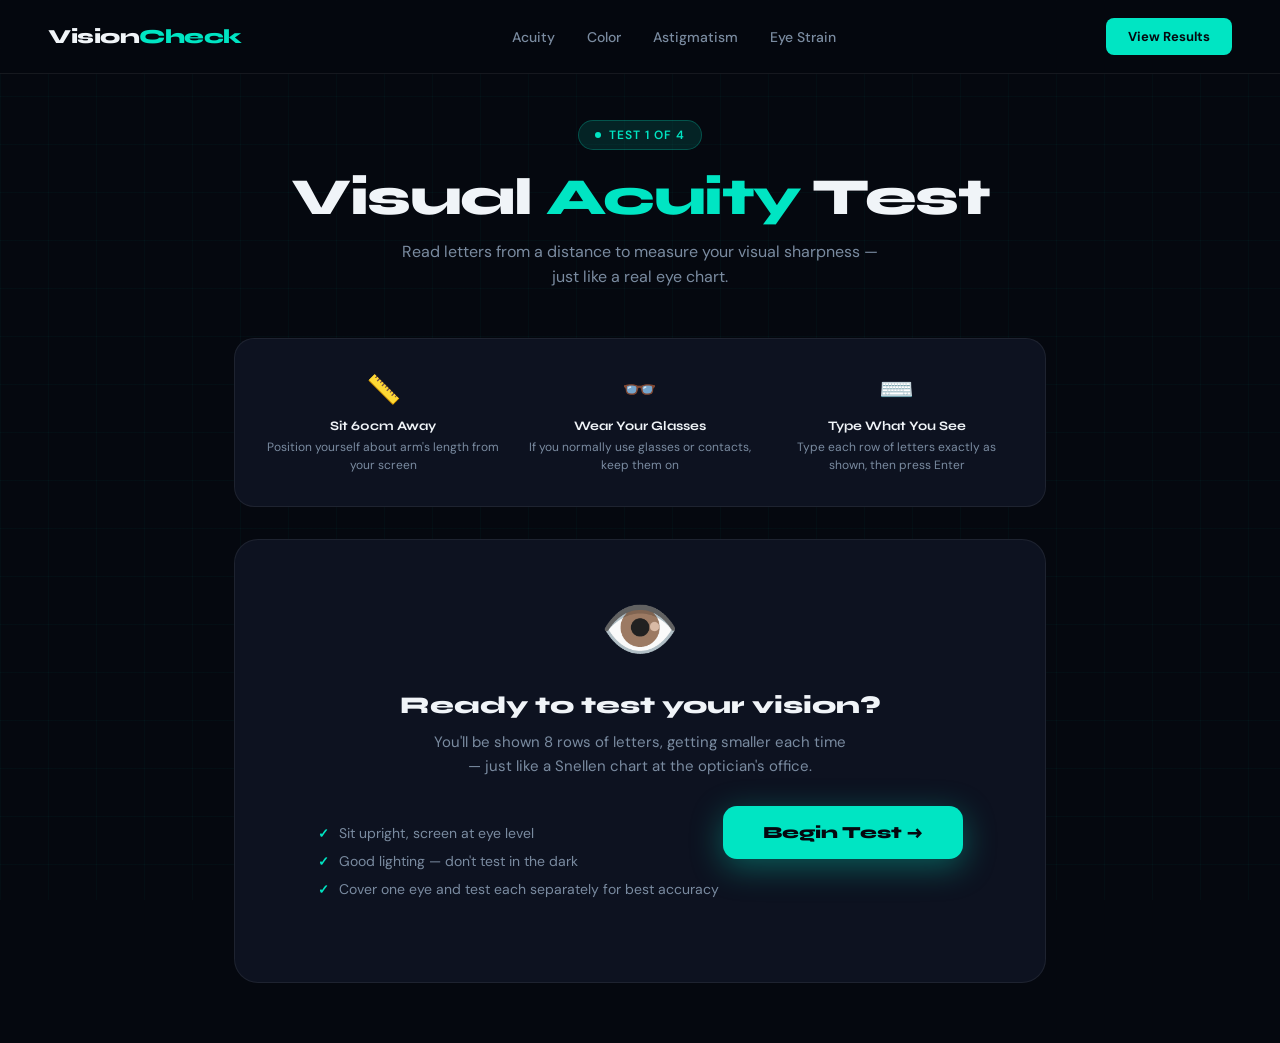
==== acuity.html @ d8905bb2 "create aquity.html" ====
<!DOCTYPE html>
<html lang="en">
<head>
  <meta charset="UTF-8" />
  <meta name="viewport" content="width=device-width, initial-scale=1.0"/>
  <title>VisionCheck — Visual Acuity Test</title>
  <link href="https://fonts.googleapis.com/css2?family=Syne:wght@400;600;700;800&family=DM+Sans:wght@300;400;500&display=swap" rel="stylesheet"/>
  <style>
    :root {
      --accent: #00e5c3;
      --accent-dim: rgba(0,229,195,0.12);
      --accent-glow: rgba(0,229,195,0.35);
      --bg: #05080f;
      --surface: #0d1220;
      --surface2: #131929;
      --text: #f0f4f8;
      --text-muted: #7a8ba0;
      --border: rgba(255,255,255,0.07);
      --red: #ff4d6d;
      --green: #00e5c3;
      --yellow: #ffd166;
    }

    *, *::before, *::after { box-sizing: border-box; margin: 0; padding: 0; }

    body {
      font-family: 'DM Sans', sans-serif;
      background: var(--bg);
      color: var(--text);
      min-height: 100vh;
      overflow-x: hidden;
    }

    /* Background grid */
    body::before {
      content: '';
      position: fixed;
      inset: 0;
      background-image:
        linear-gradient(rgba(0,229,195,0.03) 1px, transparent 1px),
        linear-gradient(90deg, rgba(0,229,195,0.03) 1px, transparent 1px);
      background-size: 48px 48px;
      pointer-events: none;
      z-index: 0;
    }

    /* NAV */
    nav {
      position: fixed;
      top: 0; left: 0; right: 0;
      z-index: 100;
      display: flex;
      align-items: center;
      justify-content: space-between;
      padding: 18px 48px;
      background: rgba(5,8,15,0.85);
      backdrop-filter: blur(20px);
      border-bottom: 1px solid var(--border);
    }

    .logo {
      font-family: 'Syne', sans-serif;
      font-weight: 800;
      font-size: 20px;
      color: var(--text);
      text-decoration: none;
      letter-spacing: -0.5px;
    }
    .logo span { color: var(--accent); }

    nav ul {
      display: flex;
      gap: 32px;
      list-style: none;
    }
    nav ul a {
      color: var(--text-muted);
      text-decoration: none;
      font-size: 14px;
      font-weight: 500;
      transition: color 0.2s;
    }
    nav ul a:hover { color: var(--text); }

    .nav-btn {
      background: var(--accent);
      color: #05080f;
      border: none;
      padding: 10px 22px;
      border-radius: 8px;
      font-family: 'DM Sans', sans-serif;
      font-weight: 700;
      font-size: 13px;
      cursor: pointer;
      text-decoration: none;
      transition: opacity 0.2s;
    }
    .nav-btn:hover { opacity: 0.85; }

    /* MAIN LAYOUT */
    main {
      position: relative;
      z-index: 1;
      max-width: 860px;
      margin: 0 auto;
      padding: 120px 24px 60px;
    }

    /* PAGE HEADER */
    .page-header {
      text-align: center;
      margin-bottom: 48px;
      animation: fadeUp 0.6s ease both;
    }

    .test-badge {
      display: inline-flex;
      align-items: center;
      gap: 8px;
      background: var(--accent-dim);
      border: 1px solid rgba(0,229,195,0.25);
      border-radius: 100px;
      padding: 6px 16px;
      font-size: 12px;
      font-weight: 600;
      color: var(--accent);
      letter-spacing: 0.08em;
      text-transform: uppercase;
      margin-bottom: 20px;
    }

    .test-badge .dot {
      width: 6px; height: 6px;
      background: var(--accent);
      border-radius: 50%;
      animation: pulse 1.6s ease infinite;
    }

    h1 {
      font-family: 'Syne', sans-serif;
      font-size: clamp(32px, 5vw, 52px);
      font-weight: 800;
      line-height: 1.05;
      letter-spacing: -1.5px;
      margin-bottom: 14px;
    }
    h1 span { color: var(--accent); }

    .subtitle {
      color: var(--text-muted);
      font-size: 16px;
      max-width: 500px;
      margin: 0 auto;
      line-height: 1.6;
    }

    /* INSTRUCTIONS CARD */
    .instructions-card {
      background: var(--surface);
      border: 1px solid var(--border);
      border-radius: 20px;
      padding: 32px;
      margin-bottom: 32px;
      display: grid;
      grid-template-columns: repeat(3, 1fr);
      gap: 24px;
      animation: fadeUp 0.6s 0.1s ease both;
    }

    .instr-item {
      text-align: center;
    }
    .instr-icon {
      font-size: 28px;
      margin-bottom: 10px;
      display: block;
    }
    .instr-title {
      font-family: 'Syne', sans-serif;
      font-weight: 700;
      font-size: 13px;
      margin-bottom: 4px;
    }
    .instr-desc {
      font-size: 12px;
      color: var(--text-muted);
      line-height: 1.5;
    }

    /* TEST CARD */
    .test-card {
      background: var(--surface);
      border: 1px solid var(--border);
      border-radius: 24px;
      overflow: hidden;
      animation: fadeUp 0.6s 0.2s ease both;
    }

    /* PROGRESS BAR */
    .progress-bar-wrap {
      background: var(--surface2);
      padding: 20px 32px;
      border-bottom: 1px solid var(--border);
      display: flex;
      align-items: center;
      gap: 16px;
    }
    .progress-label {
      font-size: 13px;
      color: var(--text-muted);
      white-space: nowrap;
      font-weight: 500;
    }
    .progress-track {
      flex: 1;
      height: 6px;
      background: rgba(255,255,255,0.06);
      border-radius: 100px;
      overflow: hidden;
    }
    .progress-fill {
      height: 100%;
      background: linear-gradient(90deg, var(--accent), #00bfa5);
      border-radius: 100px;
      transition: width 0.4s ease;
      width: 0%;
      box-shadow: 0 0 8px var(--accent-glow);
    }
    .progress-count {
      font-family: 'Syne', sans-serif;
      font-weight: 700;
      font-size: 14px;
      color: var(--accent);
      min-width: 40px;
      text-align: right;
    }

    /* CHART AREA */
    .chart-area {
      padding: 48px 32px 40px;
      display: flex;
      flex-direction: column;
      align-items: center;
      min-height: 260px;
      justify-content: center;
      position: relative;
    }

    .vision-level-tag {
      font-size: 11px;
      color: var(--text-muted);
      letter-spacing: 0.1em;
      text-transform: uppercase;
      font-weight: 600;
      margin-bottom: 24px;
    }

    #letters {
      font-family: 'Syne', sans-serif;
      font-weight: 700;
      color: var(--text);
      letter-spacing: 16px;
      text-align: center;
      transition: all 0.3s ease;
      line-height: 1;
      text-shadow: 0 0 40px rgba(240,244,248,0.1);
    }

    .letter-hint {
      margin-top: 24px;
      font-size: 13px;
      color: var(--text-muted);
    }

    /* INPUT AREA */
    .input-area {
      padding: 0 32px 40px;
      display: flex;
      flex-direction: column;
      align-items: center;
      gap: 16px;
    }

    .input-row {
      display: flex;
      gap: 12px;
      width: 100%;
      max-width: 420px;
    }

    #answerInput {
      flex: 1;
      background: var(--surface2);
      border: 1.5px solid var(--border);
      border-radius: 12px;
      padding: 14px 20px;
      color: var(--text);
      font-family: 'Syne', sans-serif;
      font-size: 18px;
      font-weight: 700;
      letter-spacing: 6px;
      text-transform: uppercase;
      text-align: center;
      outline: none;
      transition: border-color 0.2s, box-shadow 0.2s;
    }
    #answerInput:focus {
      border-color: var(--accent);
      box-shadow: 0 0 0 3px var(--accent-dim);
    }
    #answerInput::placeholder {
      color: rgba(255,255,255,0.15);
      font-size: 14px;
      letter-spacing: 2px;
    }

    .submit-btn {
      background: var(--accent);
      color: #05080f;
      border: none;
      border-radius: 12px;
      padding: 14px 24px;
      font-family: 'Syne', sans-serif;
      font-weight: 800;
      font-size: 15px;
      cursor: pointer;
      transition: opacity 0.2s, transform 0.1s;
      white-space: nowrap;
    }
    .submit-btn:hover { opacity: 0.85; }
    .submit-btn:active { transform: scale(0.97); }

    .skip-btn {
      background: none;
      border: 1px solid var(--border);
      color: var(--text-muted);
      padding: 10px 20px;
      border-radius: 8px;
      font-family: 'DM Sans', sans-serif;
      font-size: 13px;
      cursor: pointer;
      transition: border-color 0.2s, color 0.2s;
    }
    .skip-btn:hover { border-color: var(--text-muted); color: var(--text); }

    /* FEEDBACK FLASH */
    .feedback {
      height: 28px;
      display: flex;
      align-items: center;
      justify-content: center;
      font-size: 13px;
      font-weight: 600;
      opacity: 0;
      transition: opacity 0.2s;
      gap: 6px;
    }
    .feedback.show { opacity: 1; }
    .feedback.correct { color: var(--green); }
    .feedback.wrong { color: var(--red); }

    /* SCREENS */
    #startScreen, #testScreen, #resultScreen {
      display: none;
    }
    #startScreen.active, #testScreen.active, #resultScreen.active {
      display: block;
    }

    /* START SCREEN */
    #startScreen {
      padding: 48px 32px;
      text-align: center;
    }
    .start-icon {
      font-size: 64px;
      margin-bottom: 20px;
      display: block;
    }
    .start-title {
      font-family: 'Syne', sans-serif;
      font-size: 24px;
      font-weight: 800;
      margin-bottom: 10px;
    }
    .start-desc {
      color: var(--text-muted);
      font-size: 15px;
      line-height: 1.6;
      max-width: 420px;
      margin: 0 auto 28px;
    }
    .start-checklist {
      list-style: none;
      display: inline-flex;
      flex-direction: column;
      gap: 10px;
      text-align: left;
      margin-bottom: 36px;
    }
    .start-checklist li {
      font-size: 14px;
      color: var(--text-muted);
      display: flex;
      align-items: center;
      gap: 10px;
    }
    .start-checklist li::before {
      content: '✓';
      color: var(--accent);
      font-weight: 800;
      font-size: 13px;
    }
    .big-btn {
      background: var(--accent);
      color: #05080f;
      border: none;
      padding: 16px 40px;
      border-radius: 14px;
      font-family: 'Syne', sans-serif;
      font-weight: 800;
      font-size: 17px;
      cursor: pointer;
      transition: opacity 0.2s, transform 0.1s;
      box-shadow: 0 8px 32px var(--accent-glow);
    }
    .big-btn:hover { opacity: 0.9; transform: translateY(-1px); }

    /* RESULT SCREEN */
    #resultScreen {
      padding: 48px 32px;
      text-align: center;
    }
    .result-score-ring {
      width: 140px;
      height: 140px;
      border-radius: 50%;
      border: 4px solid var(--accent);
      display: flex;
      flex-direction: column;
      align-items: center;
      justify-content: center;
      margin: 0 auto 24px;
      box-shadow: 0 0 40px var(--accent-glow), inset 0 0 20px rgba(0,229,195,0.05);
      animation: scaleIn 0.5s cubic-bezier(0.34,1.56,0.64,1) both;
    }
    .result-rating {
      font-family: 'Syne', sans-serif;
      font-size: 28px;
      font-weight: 800;
      color: var(--accent);
    }
    .result-label {
      font-size: 11px;
      color: var(--text-muted);
      letter-spacing: 0.1em;
      text-transform: uppercase;
    }
    .result-title {
      font-family: 'Syne', sans-serif;
      font-size: 22px;
      font-weight: 800;
      margin-bottom: 8px;
    }
    .result-desc {
      color: var(--text-muted);
      font-size: 14px;
      line-height: 1.6;
      max-width: 380px;
      margin: 0 auto 20px;
    }
    .result-stats {
      display: grid;
      grid-template-columns: repeat(3, 1fr);
      gap: 16px;
      margin-bottom: 32px;
    }
    .stat-box {
      background: var(--surface2);
      border: 1px solid var(--border);
      border-radius: 14px;
      padding: 18px 12px;
    }
    .stat-val {
      font-family: 'Syne', sans-serif;
      font-size: 22px;
      font-weight: 800;
      color: var(--accent);
      margin-bottom: 4px;
    }
    .stat-name {
      font-size: 11px;
      color: var(--text-muted);
      text-transform: uppercase;
      letter-spacing: 0.07em;
    }
    .result-actions {
      display: flex;
      gap: 12px;
      justify-content: center;
      flex-wrap: wrap;
    }
    .outline-btn {
      background: none;
      border: 1px solid var(--border);
      color: var(--text);
      padding: 12px 24px;
      border-radius: 10px;
      font-family: 'DM Sans', sans-serif;
      font-size: 14px;
      font-weight: 500;
      cursor: pointer;
      text-decoration: none;
      display: inline-block;
      transition: border-color 0.2s;
    }
    .outline-btn:hover { border-color: var(--accent); color: var(--accent); }

    /* SEVERITY COLORS */
    .sev-perfect .result-score-ring,
    .sev-perfect .result-rating { border-color: #00e5c3; color: #00e5c3; }
    .sev-good .result-score-ring,
    .sev-good .result-rating { border-color: #90ee90; color: #90ee90; }
    .sev-moderate .result-score-ring,
    .sev-moderate .result-rating { border-color: var(--yellow); color: var(--yellow); }
    .sev-poor .result-score-ring,
    .sev-poor .result-rating { border-color: var(--red); color: var(--red); }

    /* ANIMATIONS */
    @keyframes fadeUp {
      from { opacity: 0; transform: translateY(24px); }
      to   { opacity: 1; transform: translateY(0); }
    }
    @keyframes pulse {
      0%, 100% { opacity: 1; transform: scale(1); }
      50%       { opacity: 0.4; transform: scale(0.7); }
    }
    @keyframes scaleIn {
      from { opacity: 0; transform: scale(0.6); }
      to   { opacity: 1; transform: scale(1); }
    }
    @keyframes letterPop {
      0%   { opacity: 0; transform: scale(0.8); }
      60%  { transform: scale(1.04); }
      100% { opacity: 1; transform: scale(1); }
    }
    .letter-pop { animation: letterPop 0.35s ease both; }

    /* RESPONSIVE */
    @media (max-width: 600px) {
      nav { padding: 16px 20px; }
      nav ul { display: none; }
      main { padding: 90px 16px 40px; }
      .instructions-card { grid-template-columns: 1fr; gap: 16px; }
      .input-row { flex-direction: column; }
      .result-stats { grid-template-columns: 1fr 1fr; }
      .progress-bar-wrap { padding: 16px 20px; }
      .chart-area, .input-area { padding-left: 20px; padding-right: 20px; }
      #startScreen, #resultScreen { padding: 32px 20px; }
    }
  </style>
</head>
<body>

  <!-- NAV -->
  <nav>
    <a href="index.html" class="logo">Vision<span>Check</span></a>
    <ul>
      <li><a href="acuity.html">Acuity</a></li>
      <li><a href="color.html">Color</a></li>
      <li><a href="astigmatism.html">Astigmatism</a></li>
      <li><a href="quiz.html">Eye Strain</a></li>
    </ul>
    <a href="results.html" class="nav-btn">View Results</a>
  </nav>

  <main>
    <!-- PAGE HEADER -->
    <div class="page-header">
      <div class="test-badge"><span class="dot"></span>Test 1 of 4</div>
      <h1>Visual <span>Acuity</span> Test</h1>
      <p class="subtitle">Read letters from a distance to measure your visual sharpness — just like a real eye chart.</p>
    </div>

    <!-- INSTRUCTIONS -->
    <div class="instructions-card">
      <div class="instr-item">
        <span class="instr-icon">📏</span>
        <div class="instr-title">Sit 60cm Away</div>
        <div class="instr-desc">Position yourself about arm's length from your screen</div>
      </div>
      <div class="instr-item">
        <span class="instr-icon">👓</span>
        <div class="instr-title">Wear Your Glasses</div>
        <div class="instr-desc">If you normally use glasses or contacts, keep them on</div>
      </div>
      <div class="instr-item">
        <span class="instr-icon">⌨️</span>
        <div class="instr-title">Type What You See</div>
        <div class="instr-desc">Type each row of letters exactly as shown, then press Enter</div>
      </div>
    </div>

    <!-- TEST CARD -->
    <div class="test-card">

      <!-- START SCREEN -->
      <div id="startScreen" class="active">
        <span class="start-icon">👁️</span>
        <div class="start-title">Ready to test your vision?</div>
        <p class="start-desc">You'll be shown 8 rows of letters, getting smaller each time — just like a Snellen chart at the optician's office.</p>
        <ul class="start-checklist">
          <li>Sit upright, screen at eye level</li>
          <li>Good lighting — don't test in the dark</li>
          <li>Cover one eye and test each separately for best accuracy</li>
        </ul>
        <button class="big-btn" onclick="startTest()">Begin Test →</button>
      </div>

      <!-- TEST SCREEN -->
      <div id="testScreen">
        <div class="progress-bar-wrap">
          <span class="progress-label">Progress</span>
          <div class="progress-track"><div class="progress-fill" id="progressFill"></div></div>
          <span class="progress-count" id="progressCount">0/8</span>
        </div>

        <div class="chart-area">
          <div class="vision-level-tag" id="levelTag">Row 1 — 20/200</div>
          <div id="letters" style="font-size:48px;">E</div>
          <div class="letter-hint" id="letterHint">Type the letter(s) you see above</div>
        </div>

        <div class="input-area">
          <div class="feedback" id="feedback"></div>
          <div class="input-row">
            <input id="answerInput" type="text" placeholder="TYPE HERE"
              autocomplete="off" spellcheck="false"
              oninput="this.value = this.value.toUpperCase()"
              onkeydown="if(event.key==='Enter') submitAnswer()"/>
            <button class="submit-btn" onclick="submitAnswer()">✓ Enter</button>
          </div>
          <button class="skip-btn" onclick="skipRow()">Skip this row</button>
        </div>
      </div>

      <!-- RESULT SCREEN -->
      <div id="resultScreen">
        <div class="result-score-ring" id="scoreRing">
          <div class="result-rating" id="ratingDisplay">—</div>
          <div class="result-label">Vision</div>
        </div>
        <div class="result-title" id="resultTitle">Test Complete</div>
        <p class="result-desc" id="resultDesc">Your results are ready.</p>
        <div class="result-stats">
          <div class="stat-box">
            <div class="stat-val" id="statCorrect">—</div>
            <div class="stat-name">Correct</div>
          </div>
          <div class="stat-box">
            <div class="stat-val" id="statRating">—</div>
            <div class="stat-name">Rating</div>
          </div>
          <div class="stat-box">
            <div class="stat-val" id="statScore">—</div>
            <div class="stat-name">Score</div>
          </div>
        </div>
        <div class="result-actions">
          <button class="big-btn" onclick="location.href='color.html'">Next Test →</button>
          <button class="outline-btn" onclick="retakeTest()">↺ Retake</button>
          <a href="results.html" class="outline-btn">Dashboard</a>
        </div>
      </div>

    </div><!-- /test-card -->
  </main>

  <script>
    const CHART_ROWS = [
      { size: 52, letters: 'E',         level: '20/200' },
      { size: 40, letters: 'FP',        level: '20/100' },
      { size: 30, letters: 'TOZ',       level: '20/70'  },
      { size: 24, letters: 'LPED',      level: '20/50'  },
      { size: 18, letters: 'PECFD',     level: '20/40'  },
      { size: 14, letters: 'EDFCZP',    level: '20/30'  },
      { size: 12, letters: 'FELOPZD',   level: '20/25'  },
      { size: 10, letters: 'DEFPOTEC',  level: '20/20'  },
    ];

    let currentRow = 0;
    let score = 0;
    let answers = [];

    function startTest() {
      document.getElementById('startScreen').classList.remove('active');
      document.getElementById('testScreen').classList.add('active');
      showRow(0);
      document.getElementById('answerInput').focus();
    }

    function showRow(index) {
      const row = CHART_ROWS[index];
      const el = document.getElementById('letters');
      el.style.fontSize = row.size + 'px';
      el.style.letterSpacing = Math.max(6, row.size * 0.3) + 'px';
      el.textContent = row.letters;
      el.classList.remove('letter-pop');
      void el.offsetWidth; // reflow
      el.classList.add('letter-pop');

      document.getElementById('levelTag').textContent = `Row ${index + 1} — ${row.level}`;
      document.getElementById('answerInput').value = '';

      // Update progress
      const pct = (index / CHART_ROWS.length) * 100;
      document.getElementById('progressFill').style.width = pct + '%';
      document.getElementById('progressCount').textContent = index + '/' + CHART_ROWS.length;

      // Hint
      const hint = row.letters.length === 1
        ? 'Type the letter you see'
        : `Type all ${row.letters.length} letters in order`;
      document.getElementById('letterHint').textContent = hint;
    }

    function showFeedback(correct) {
      const fb = document.getElementById('feedback');
      fb.className = 'feedback show ' + (correct ? 'correct' : 'wrong');
      fb.textContent = correct ? '✓ Correct!' : '✗ Incorrect';
      setTimeout(() => fb.classList.remove('show'), 900);
    }

    function submitAnswer() {
      const input = document.getElementById('answerInput').value.trim().toUpperCase();
      if (!input) return;

      const correct = CHART_ROWS[currentRow].letters;
      const isCorrect = input === correct;

      answers.push({ row: currentRow, given: input, expected: correct, correct: isCorrect });
      if (isCorrect) score++;

      showFeedback(isCorrect);

      currentRow++;
      if (currentRow < CHART_ROWS.length) {
        setTimeout(() => {
          showRow(currentRow);
          document.getElementById('answerInput').focus();
        }, 400);
      } else {
        setTimeout(showResult, 500);
      }
    }

    function skipRow() {
      answers.push({ row: currentRow, given: '', expected: CHART_ROWS[currentRow].letters, correct: false });
      currentRow++;
      if (currentRow < CHART_ROWS.length) {
        showRow(currentRow);
        document.getElementById('answerInput').focus();
      } else {
        showResult();
      }
    }

    function showResult() {
      document.getElementById('testScreen').classList.remove('active');
      document.getElementById('resultScreen').classList.add('active');

      // Determine rating
      let rating, severity, title, desc;
      if (score >= 8) {
        rating = '20/20'; severity = 'sev-perfect';
        title = 'Perfect Vision! 🎉';
        desc = 'You identified all rows correctly. Your visual acuity is excellent — equivalent to normal 20/20 vision.';
      } else if (score >= 6) {
        rating = '20/30'; severity = 'sev-good';
        title = 'Slightly Below Normal';
        desc = 'You have good vision with minor reduction. This is generally fine for daily activities, but an annual check-up is recommended.';
      } else if (score >= 4) {
        rating = '20/50'; severity = 'sev-moderate';
        title = 'Moderate Reduction';
        desc = 'Your acuity is moderately reduced. Consider consulting an optometrist — corrective lenses might help significantly.';
      } else {
        rating = '20/100+'; severity = 'sev-poor';
        title = 'Significant Reduction';
        desc = 'Your acuity appears significantly reduced. We strongly recommend an in-person eye exam with a qualified optometrist.';
      }

      const pct = Math.round((score / CHART_ROWS.length) * 100);

      document.getElementById('ratingDisplay').textContent = rating;
      document.getElementById('resultTitle').textContent = title;
      document.getElementById('resultDesc').textContent = desc;
      document.getElementById('statCorrect').textContent = score + '/8';
      document.getElementById('statRating').textContent = rating;
      document.getElementById('statScore').textContent = pct + '%';

      document.getElementById('scoreRing').className = 'result-score-ring ' + severity;

      // Save to localStorage for results dashboard
      localStorage.setItem('acuityScore', JSON.stringify({
        rating,
        percentage: pct,
        correct: score,
        total: CHART_ROWS.length,
        severity,
        testDate: new Date().toISOString()
      }));

      // Update progress bar to 100%
      document.getElementById('progressFill').style.width = '100%';
      document.getElementById('progressCount').textContent = '8/8';
    }

    function retakeTest() {
      currentRow = 0;
      score = 0;
      answers = [];
      document.getElementById('resultScreen').classList.remove('active');
      document.getElementById('startScreen').classList.add('active');
      document.getElementById('progressFill').style.width = '0%';
      document.getElementById('progressCount').textContent = '0/8';
    }
  </script>

</body>
</html>
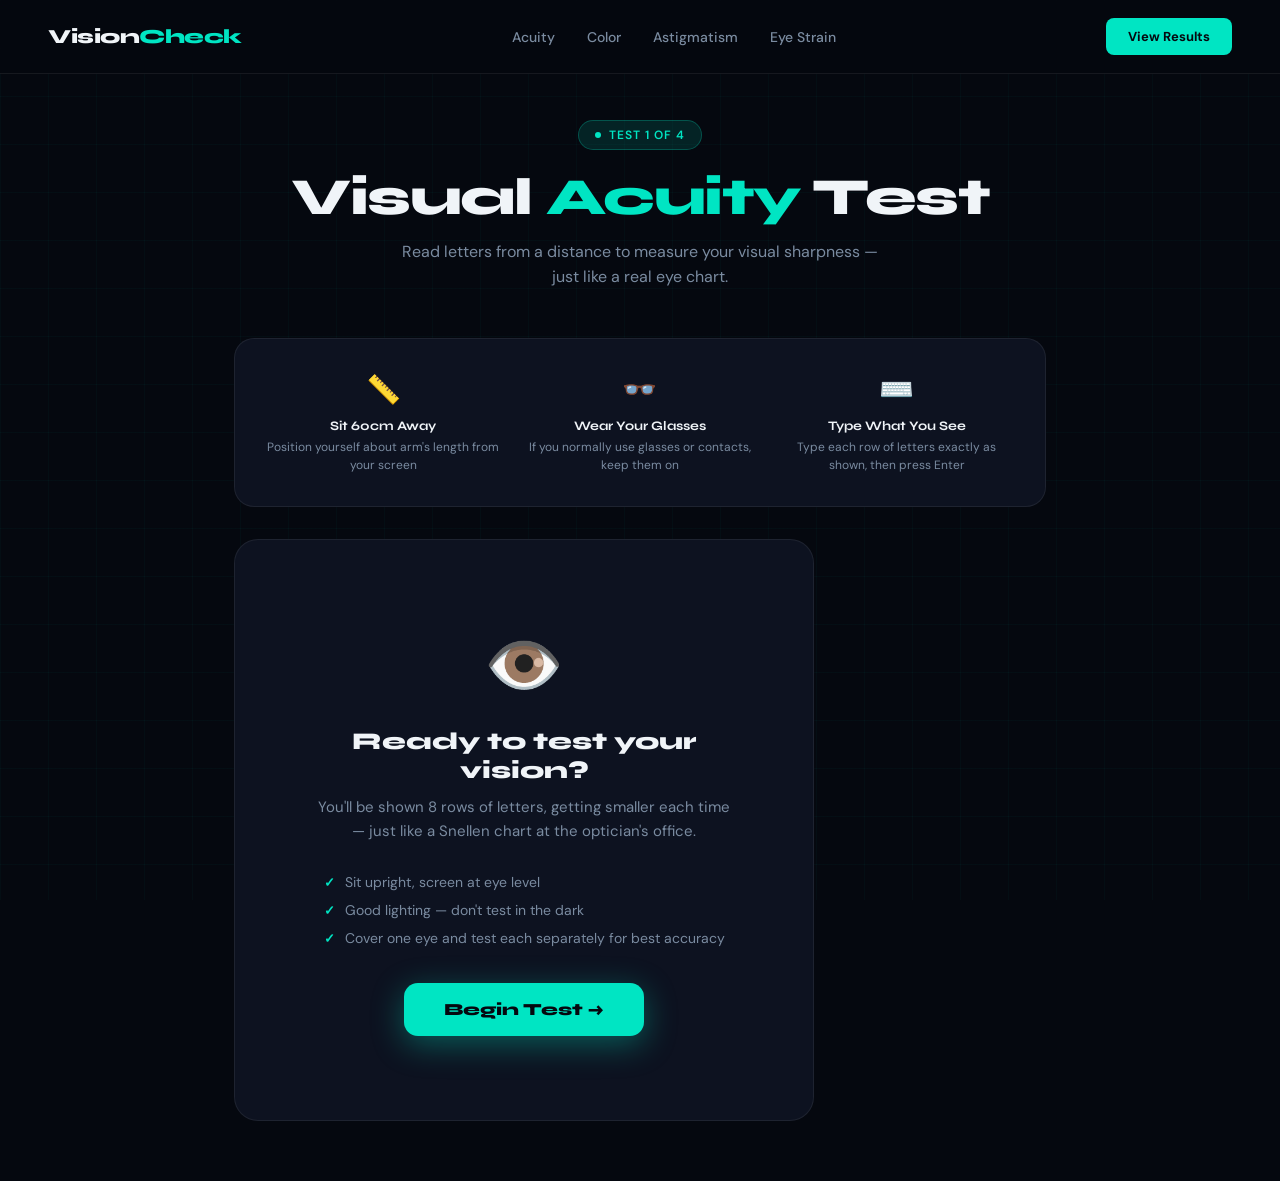
==== commit 8f6a1e62: "Update acuity.html" ====
--- a/acuity.html
+++ b/acuity.html
@@ -4,7 +4,8 @@
   <meta charset="UTF-8" />
   <meta name="viewport" content="width=device-width, initial-scale=1.0"/>
   <title>VisionCheck — Visual Acuity Test</title>
-  <link href="https://fonts.googleapis.com/css2?family=Syne:wght@400;600;700;800&family=DM+Sans:wght@300;400;500&display=swap" rel="stylesheet"/>
+  <link rel="stylesheet" href="css/global.css" />
+  <link rel="stylesheet" href="css/tests.css" />
   <style>
     :root {
       --accent: #00e5c3;
@@ -824,7 +825,7 @@
       document.getElementById('progressFill').style.width = '0%';
       document.getElementById('progressCount').textContent = '0/8';
     }
-  </script>
+  <script src="js/acuity.js"></script>
 
 </body>
 </html>
--- a/css/global.css
+++ b/css/global.css
@@ -0,0 +1,252 @@
+@import url('https://fonts.googleapis.com/css2?family=Syne:wght@400;600;700;800&family=DM+Sans:wght@300;400;500&display=swap');
+
+:root {
+  --accent: #00e5c3;
+  --accent-dim: rgba(0,229,195,0.12);
+  --accent-glow: rgba(0,229,195,0.35);
+  --bg: #05080f;
+  --bg2: #0b1120;
+  --bg3: #111827;
+  --text: #f0f4f8;
+  --text-dim: #8898aa;
+  --border: rgba(255,255,255,0.07);
+  --radius: 16px;
+  --green: #00e5c3;
+  --amber: #ffc107;
+  --red: #ff6b6b;
+}
+
+/* ── RESET ── */
+*, *::before, *::after {
+  box-sizing: border-box;
+  margin: 0;
+  padding: 0;
+}
+
+body {
+  background: var(--bg);
+  color: var(--text);
+  font-family: 'DM Sans', sans-serif;
+  min-height: 100vh;
+  overflow-x: hidden;
+}
+
+/* ── NAV ── */
+nav {
+  position: fixed;
+  top: 0; left: 0; right: 0;
+  z-index: 100;
+  display: flex;
+  align-items: center;
+  justify-content: space-between;
+  padding: 18px 40px;
+  background: rgba(5,8,15,0.88);
+  backdrop-filter: blur(14px);
+  border-bottom: 1px solid var(--border);
+}
+
+.logo {
+  font-family: 'Syne', sans-serif;
+  font-weight: 800;
+  font-size: 1.25rem;
+  color: var(--text);
+  text-decoration: none;
+  letter-spacing: -0.5px;
+}
+
+.logo span { color: var(--accent); }
+
+.nav-links { display: flex; gap: 8px; }
+
+.nav-links a {
+  color: var(--text-dim);
+  text-decoration: none;
+  font-size: 0.875rem;
+  padding: 6px 14px;
+  border-radius: 8px;
+  transition: all 0.2s;
+}
+
+.nav-links a:hover,
+.nav-links a.active {
+  color: var(--accent);
+  background: var(--accent-dim);
+}
+
+/* ── PAGE WRAPPER ── */
+.page {
+  padding-top: 100px;
+  padding-bottom: 60px;
+  min-height: 100vh;
+  display: flex;
+  flex-direction: column;
+  align-items: center;
+}
+
+/* ── BADGE ── */
+.badge {
+  display: inline-flex;
+  align-items: center;
+  gap: 6px;
+  background: var(--accent-dim);
+  border: 1px solid var(--accent-glow);
+  color: var(--accent);
+  font-size: 0.75rem;
+  font-weight: 500;
+  letter-spacing: 0.08em;
+  text-transform: uppercase;
+  padding: 6px 14px;
+  border-radius: 100px;
+  margin-bottom: 18px;
+}
+
+/* ── TEST HEADER ── */
+.test-header {
+  text-align: center;
+  margin-bottom: 40px;
+  animation: fadeUp 0.6s ease both;
+}
+
+.test-header h1 {
+  font-family: 'Syne', sans-serif;
+  font-size: clamp(1.8rem, 4vw, 2.8rem);
+  font-weight: 800;
+  letter-spacing: -1px;
+  line-height: 1.1;
+  margin-bottom: 12px;
+}
+
+.test-header p {
+  color: var(--text-dim);
+  font-size: 1rem;
+  max-width: 480px;
+  margin: 0 auto;
+  line-height: 1.6;
+}
+
+/* ── PROGRESS BAR ── */
+.progress-wrap {
+  width: 100%;
+  max-width: 580px;
+  margin-bottom: 32px;
+  animation: fadeUp 0.6s 0.1s ease both;
+}
+
+.progress-info {
+  display: flex;
+  justify-content: space-between;
+  font-size: 0.8rem;
+  color: var(--text-dim);
+  margin-bottom: 8px;
+}
+
+.progress-info span:last-child {
+  color: var(--accent);
+  font-weight: 500;
+}
+
+.progress-bar-bg {
+  height: 4px;
+  background: var(--bg3);
+  border-radius: 100px;
+  overflow: hidden;
+}
+
+.progress-bar-fill {
+  height: 100%;
+  background: var(--accent);
+  border-radius: 100px;
+  transition: width 0.4s ease;
+  box-shadow: 0 0 12px var(--accent-glow);
+}
+
+/* ── INSTRUCTION CARD ── */
+.instruction-card {
+  background: var(--bg2);
+  border: 1px solid var(--border);
+  border-radius: var(--radius);
+  padding: 24px 32px;
+  max-width: 580px;
+  width: 100%;
+  margin-bottom: 28px;
+  display: flex;
+  align-items: flex-start;
+  gap: 14px;
+  animation: fadeUp 0.6s 0.15s ease both;
+}
+
+.instruction-icon {
+  width: 36px;
+  height: 36px;
+  border-radius: 10px;
+  background: var(--accent-dim);
+  display: flex;
+  align-items: center;
+  justify-content: center;
+  flex-shrink: 0;
+  font-size: 1rem;
+}
+
+.instruction-card p {
+  font-size: 0.9rem;
+  color: var(--text-dim);
+  line-height: 1.65;
+}
+
+.instruction-card p strong { color: var(--text); }
+
+/* ── SHARED BUTTONS ── */
+.btn-primary {
+  background: var(--accent);
+  border: none;
+  border-radius: 12px;
+  padding: 14px;
+  color: #000;
+  font-family: 'Syne', sans-serif;
+  font-size: 0.9rem;
+  font-weight: 700;
+  cursor: pointer;
+  text-decoration: none;
+  text-align: center;
+  transition: all 0.2s;
+}
+
+.btn-primary:hover {
+  box-shadow: 0 6px 24px var(--accent-glow);
+  transform: translateY(-1px);
+}
+
+.btn-secondary {
+  background: var(--bg3);
+  border: 1px solid var(--border);
+  border-radius: 12px;
+  padding: 14px;
+  color: var(--text);
+  font-family: 'Syne', sans-serif;
+  font-size: 0.9rem;
+  font-weight: 600;
+  cursor: pointer;
+  text-decoration: none;
+  text-align: center;
+  transition: all 0.2s;
+}
+
+.btn-secondary:hover { border-color: rgba(255,255,255,0.2); }
+
+.action-row { display: flex; gap: 12px; width: 100%; }
+
+/* ── ANIMATIONS ── */
+@keyframes fadeUp {
+  from { opacity: 0; transform: translateY(20px); }
+  to   { opacity: 1; transform: translateY(0); }
+}
+
+@keyframes spin {
+  to { transform: rotate(360deg); }
+}
+
+/* ── RESPONSIVE ── */
+@media (max-width: 600px) {
+  nav { padding: 14px 20px; }
+  .nav-links { display: none; }
+}
--- a/css/tests.css
+++ b/css/tests.css
@@ -0,0 +1,629 @@
+/* ══════════════════════════════════════════════════════════════
+   VisionCheck — tests.css
+   Shared styles for all 4 test pages:
+   acuity.html, color.html, astigmatism.html, quiz.html
+══════════════════════════════════════════════════════════════ */
+
+/* ── TEST CARD ── */
+.test-card {
+  background: var(--bg2);
+  border: 1px solid var(--border);
+  border-radius: 24px;
+  padding: 36px;
+  max-width: 580px;
+  width: 100%;
+  display: flex;
+  flex-direction: column;
+  align-items: center;
+  gap: 28px;
+  animation: fadeUp 0.6s 0.2s ease both;
+}
+
+.question-label {
+  font-size: 0.78rem;
+  color: var(--text-dim);
+  text-transform: uppercase;
+  letter-spacing: 0.1em;
+  align-self: flex-start;
+}
+
+/* ── STEP DOTS ── */
+.step-dots {
+  display: flex;
+  gap: 8px;
+  justify-content: center;
+  margin-bottom: 28px;
+}
+
+.step-dot {
+  width: 28px;
+  height: 4px;
+  border-radius: 100px;
+  background: var(--bg3);
+  transition: all 0.3s;
+}
+
+.step-dot.done   { background: var(--accent); }
+.step-dot.active { background: rgba(0,229,195,0.5); width: 40px; }
+
+/* ── STEP INDICATOR (inline inside card) ── */
+.step-indicator {
+  display: flex;
+  gap: 10px;
+  align-self: stretch;
+}
+
+.step-indicator .step-dot { flex: 1; }
+
+/* ── OPTION BUTTONS — Radio style (quiz.html) ── */
+.options-list {
+  display: flex;
+  flex-direction: column;
+  gap: 10px;
+  width: 100%;
+}
+
+.option-btn {
+  background: var(--bg3);
+  border: 1.5px solid var(--border);
+  border-radius: 14px;
+  padding: 16px 20px;
+  cursor: pointer;
+  transition: all 0.2s;
+  display: flex;
+  align-items: center;
+  gap: 14px;
+  font-family: 'DM Sans', sans-serif;
+  text-align: left;
+  width: 100%;
+}
+
+.option-btn:hover {
+  border-color: rgba(0,229,195,0.35);
+  background: rgba(0,229,195,0.04);
+}
+
+.option-btn.selected {
+  border-color: var(--accent);
+  background: var(--accent-dim);
+}
+
+/* Radio circle */
+.opt-radio {
+  width: 18px;
+  height: 18px;
+  border-radius: 50%;
+  border: 2px solid rgba(255,255,255,0.2);
+  flex-shrink: 0;
+  position: relative;
+  transition: all 0.2s;
+}
+
+.opt-radio::after {
+  content: '';
+  position: absolute;
+  top: 50%; left: 50%;
+  transform: translate(-50%, -50%);
+  width: 7px; height: 7px;
+  border-radius: 50%;
+  background: #000;
+  opacity: 0;
+  transition: opacity 0.2s;
+}
+
+.option-btn.selected .opt-radio {
+  border-color: var(--accent);
+  background: var(--accent);
+}
+
+.option-btn.selected .opt-radio::after { opacity: 1; }
+
+.opt-content { flex: 1; }
+.opt-label   { font-size: 0.9rem; font-weight: 500; color: var(--text); display: block; }
+.opt-desc    { font-size: 0.75rem; color: var(--text-dim); margin-top: 2px; display: block; }
+.opt-emoji   { font-size: 1.2rem; flex-shrink: 0; }
+
+/* ── OPTION BUTTONS — Grid style (astigmatism.html) ── */
+.options-grid {
+  display: grid;
+  grid-template-columns: 1fr 1fr;
+  gap: 10px;
+  width: 100%;
+}
+
+.options-grid .option-btn {
+  flex-direction: column;
+  align-items: center;
+  gap: 6px;
+  padding: 16px 14px;
+  border-radius: 14px;
+  text-align: center;
+}
+
+.opt-icon  { font-size: 1.4rem; }
+.opt-label-sm { font-size: 0.82rem; font-weight: 600; color: var(--text); }
+.opt-desc-sm  { font-size: 0.72rem; color: var(--text-dim); text-align: center; line-height: 1.4; }
+
+/* ── NONE / CANT-SEE BUTTON ── */
+.none-btn,
+.cant-see-btn {
+  width: 100%;
+  background: transparent;
+  border: 1px dashed rgba(255,255,255,0.15);
+  border-radius: 12px;
+  padding: 11px;
+  color: var(--text-dim);
+  font-family: 'DM Sans', sans-serif;
+  font-size: 0.85rem;
+  cursor: pointer;
+  transition: all 0.2s;
+  text-align: center;
+}
+
+.none-btn:hover,
+.cant-see-btn:hover {
+  border-color: rgba(255,255,255,0.3);
+  color: var(--text);
+  background: rgba(255,255,255,0.03);
+}
+
+.none-btn.selected,
+.cant-see-btn.selected {
+  border-color: var(--accent);
+  color: var(--accent);
+  background: var(--accent-dim);
+  border-style: solid;
+}
+
+/* ── NEXT / SUBMIT BUTTONS ── */
+.next-btn,
+.submit-btn {
+  background: var(--accent);
+  color: #000;
+  border: none;
+  border-radius: 12px;
+  padding: 14px 28px;
+  font-family: 'Syne', sans-serif;
+  font-size: 0.95rem;
+  font-weight: 700;
+  cursor: pointer;
+  transition: transform 0.15s, box-shadow 0.15s;
+  white-space: nowrap;
+}
+
+.next-btn:hover,
+.submit-btn:hover {
+  transform: translateY(-1px);
+  box-shadow: 0 6px 24px var(--accent-glow);
+}
+
+.next-btn:active,
+.submit-btn:active { transform: translateY(0); }
+
+/* Disabled state for next-btn */
+.next-btn {
+  opacity: 0.35;
+  pointer-events: none;
+}
+
+.next-btn.active {
+  opacity: 1;
+  pointer-events: all;
+}
+
+.next-btn.active:hover {
+  transform: translateY(-2px);
+  box-shadow: 0 8px 28px var(--accent-glow);
+}
+
+/* Back button */
+.back-btn {
+  background: var(--bg3);
+  border: 1px solid var(--border);
+  border-radius: 12px;
+  padding: 13px 22px;
+  color: var(--text-dim);
+  font-family: 'Syne', sans-serif;
+  font-size: 0.88rem;
+  font-weight: 600;
+  cursor: pointer;
+  transition: all 0.2s;
+}
+
+.back-btn:hover { color: var(--text); border-color: rgba(255,255,255,0.2); }
+
+.btn-row { display: flex; gap: 10px; width: 100%; }
+
+/* ── FEEDBACK FLASH ── */
+.feedback {
+  font-size: 0.85rem;
+  font-weight: 500;
+  opacity: 0;
+  transition: opacity 0.3s;
+  min-height: 20px;
+  text-align: center;
+}
+
+.feedback.show   { opacity: 1; }
+.feedback.correct { color: var(--accent); }
+.feedback.wrong   { color: #ff6b6b; }
+
+/* ── TEXT INPUT (acuity.html) ── */
+.input-group {
+  width: 100%;
+  display: flex;
+  flex-direction: column;
+  gap: 10px;
+}
+
+.input-group label {
+  font-size: 0.85rem;
+  color: var(--text-dim);
+}
+
+.input-row { display: flex; gap: 10px; }
+
+.text-input {
+  flex: 1;
+  background: var(--bg3);
+  border: 1px solid var(--border);
+  border-radius: 12px;
+  padding: 14px 18px;
+  color: var(--text);
+  font-family: 'Syne', sans-serif;
+  font-size: 1.2rem;
+  font-weight: 700;
+  letter-spacing: 0.1em;
+  text-align: center;
+  outline: none;
+  transition: border-color 0.2s, box-shadow 0.2s;
+}
+
+.text-input:focus {
+  border-color: var(--accent);
+  box-shadow: 0 0 0 3px var(--accent-dim);
+}
+
+.text-input::placeholder {
+  color: var(--text-dim);
+  font-weight: 400;
+  font-size: 0.95rem;
+  letter-spacing: 0;
+}
+
+/* ── SCORE PREVIEW (quiz running score) ── */
+.score-preview {
+  display: flex;
+  align-items: center;
+  gap: 10px;
+  padding: 12px 18px;
+  background: var(--bg3);
+  border-radius: 12px;
+  border: 1px solid var(--border);
+  width: 100%;
+}
+
+.score-preview-label { font-size: 0.78rem; color: var(--text-dim); }
+.score-preview-val   { font-family: 'Syne', sans-serif; font-size: 1rem; font-weight: 800; color: var(--accent); margin-left: auto; }
+
+/* ── QUESTION META (quiz) ── */
+.question-meta { display: flex; align-items: center; gap: 10px; }
+
+.q-number {
+  font-size: 0.72rem;
+  font-weight: 700;
+  letter-spacing: 0.12em;
+  text-transform: uppercase;
+  color: var(--accent);
+  background: var(--accent-dim);
+  padding: 4px 10px;
+  border-radius: 6px;
+}
+
+.q-category {
+  font-size: 0.72rem;
+  color: var(--text-dim);
+  letter-spacing: 0.06em;
+  text-transform: uppercase;
+}
+
+.question-text {
+  font-family: 'Syne', sans-serif;
+  font-size: 1.15rem;
+  font-weight: 700;
+  line-height: 1.4;
+}
+
+/* ── CANVAS CHART WRAP (astigmatism) ── */
+.chart-wrap {
+  display: flex;
+  flex-direction: column;
+  align-items: center;
+  gap: 12px;
+}
+
+.chart-label {
+  font-size: 0.78rem;
+  color: var(--text-dim);
+  letter-spacing: 0.08em;
+  text-transform: uppercase;
+}
+
+/* ── PLATE WRAP (color.html) ── */
+.plate-wrap {
+  width: 280px;
+  height: 280px;
+  transition: opacity 0.2s, transform 0.2s;
+}
+
+.plate-wrap.switching {
+  opacity: 0;
+  transform: scale(0.92);
+}
+
+#plate-canvas {
+  border-radius: 50%;
+  display: block;
+  box-shadow: 0 0 0 4px var(--border), 0 20px 60px rgba(0,0,0,0.5);
+}
+
+/* ── ACUITY LETTER DISPLAY ── */
+.letter-display {
+  font-family: 'Syne', sans-serif;
+  font-weight: 800;
+  color: var(--text);
+  letter-spacing: 0.15em;
+  text-align: center;
+  transition: font-size 0.3s ease;
+  min-height: 120px;
+  display: flex;
+  align-items: center;
+  justify-content: center;
+  width: 100%;
+  background: var(--bg3);
+  border-radius: 16px;
+  border: 1px solid var(--border);
+  padding: 20px;
+}
+
+/* ── TEST RESULTS (shared result view at end of each test) ── */
+.result-banner {
+  width: 100%;
+  background: var(--bg2);
+  border: 1px solid var(--border);
+  border-radius: 24px;
+  padding: 36px;
+  text-align: center;
+}
+
+.result-icon { font-size: 3rem; margin-bottom: 16px; }
+
+.result-banner h2 {
+  font-family: 'Syne', sans-serif;
+  font-size: 1.6rem;
+  font-weight: 800;
+  margin-bottom: 8px;
+}
+
+.result-banner > p {
+  color: var(--text-dim);
+  font-size: 0.95rem;
+  line-height: 1.6;
+  max-width: 420px;
+  margin: 0 auto;
+}
+
+.result-status {
+  display: inline-block;
+  padding: 6px 18px;
+  border-radius: 100px;
+  font-size: 0.85rem;
+  font-weight: 600;
+  margin: 16px 0 8px;
+}
+
+/* Status colours */
+.status-normal,
+.status-none,
+.status-low {
+  background: rgba(0,229,195,0.15);
+  color: var(--accent);
+  border: 1px solid var(--accent-glow);
+}
+
+.status-mild,
+.status-detected,
+.status-medium {
+  background: rgba(255,193,7,0.15);
+  color: var(--amber);
+  border: 1px solid rgba(255,193,7,0.4);
+}
+
+.status-significant,
+.status-high {
+  background: rgba(255,107,107,0.15);
+  color: var(--red);
+  border: 1px solid rgba(255,107,107,0.4);
+}
+
+/* Score chips row */
+.score-row {
+  display: flex;
+  justify-content: center;
+  gap: 20px;
+  margin-top: 20px;
+}
+
+.score-chip {
+  background: var(--bg3);
+  border: 1px solid var(--border);
+  border-radius: 12px;
+  padding: 14px 20px;
+  text-align: center;
+}
+
+.score-chip .val {
+  font-family: 'Syne', sans-serif;
+  font-size: 1.5rem;
+  font-weight: 800;
+  color: var(--accent);
+  display: block;
+}
+
+.score-chip .lbl {
+  font-size: 0.75rem;
+  color: var(--text-dim);
+  margin-top: 2px;
+  display: block;
+}
+
+/* Breakdown table (astigmatism results) */
+.breakdown {
+  width: 100%;
+  background: var(--bg3);
+  border-radius: 16px;
+  overflow: hidden;
+  margin-top: 20px;
+}
+
+.breakdown-row {
+  display: flex;
+  align-items: center;
+  justify-content: space-between;
+  padding: 13px 20px;
+  border-bottom: 1px solid var(--border);
+}
+
+.breakdown-row:last-child { border-bottom: none; }
+.breakdown-row .br-label  { font-size: 0.85rem; color: var(--text-dim); }
+.breakdown-row .br-val    { font-size: 0.85rem; font-weight: 600; color: var(--text); }
+
+.br-dot {
+  width: 8px; height: 8px;
+  border-radius: 50%;
+  background: var(--accent);
+  margin-right: 8px;
+  display: inline-block;
+}
+
+/* ── QUIZ TIPS (end of quiz results) ── */
+.tips-card {
+  width: 100%;
+  background: var(--bg2);
+  border: 1px solid var(--border);
+  border-radius: 20px;
+  padding: 28px;
+}
+
+.tips-card h3 {
+  font-family: 'Syne', sans-serif;
+  font-size: 1rem;
+  font-weight: 700;
+  margin-bottom: 16px;
+  color: var(--accent);
+}
+
+.tip-item {
+  display: flex;
+  align-items: flex-start;
+  gap: 12px;
+  padding: 10px 0;
+  border-bottom: 1px solid var(--border);
+}
+
+.tip-item:last-child { border-bottom: none; }
+.tip-icon { font-size: 1.1rem; flex-shrink: 0; margin-top: 1px; }
+.tip-text { font-size: 0.87rem; color: var(--text-dim); line-height: 1.55; }
+.tip-text strong { color: var(--text); }
+
+/* ── ANSWER REVIEW (quiz) ── */
+.review-card {
+  width: 100%;
+  background: var(--bg2);
+  border: 1px solid var(--border);
+  border-radius: 20px;
+  padding: 28px;
+}
+
+.review-card h3 {
+  font-family: 'Syne', sans-serif;
+  font-size: 1rem;
+  font-weight: 700;
+  margin-bottom: 16px;
+}
+
+.review-row {
+  display: flex;
+  justify-content: space-between;
+  align-items: center;
+  padding: 10px 0;
+  border-bottom: 1px solid var(--border);
+  gap: 12px;
+}
+
+.review-row:last-child { border-bottom: none; }
+.review-q { font-size: 0.82rem; color: var(--text-dim); flex: 1; }
+.review-a { font-size: 0.82rem; font-weight: 600; color: var(--text); text-align: right; flex-shrink: 0; }
+
+.pts-chip {
+  font-size: 0.7rem;
+  font-weight: 700;
+  padding: 2px 8px;
+  border-radius: 6px;
+  margin-left: 8px;
+}
+
+.pts-0 { background: rgba(0,229,195,0.15);  color: var(--accent); }
+.pts-1 { background: rgba(255,193,7,0.1);   color: var(--amber); }
+.pts-2 { background: rgba(255,140,0,0.12);  color: #ff8c00; }
+.pts-3 { background: rgba(255,107,107,0.15); color: var(--red); }
+
+/* ── SCORE RING (quiz results) ── */
+.score-ring-wrap {
+  display: flex;
+  flex-direction: column;
+  align-items: center;
+  gap: 8px;
+  margin: 20px 0;
+}
+
+.ring-svg   { transform: rotate(-90deg); }
+.ring-bg    { fill: none; stroke: var(--bg3); stroke-width: 10; }
+.ring-fill  { fill: none; stroke-width: 10; stroke-linecap: round; transition: stroke-dashoffset 0.8s cubic-bezier(.4,0,.2,1); }
+
+.ring-outer {
+  position: relative;
+  width: 120px;
+  height: 120px;
+}
+
+.ring-text-wrap {
+  position: absolute;
+  top: 50%; left: 50%;
+  transform: translate(-50%, -50%);
+  text-align: center;
+  pointer-events: none;
+}
+
+.ring-score { font-family: 'Syne', sans-serif; font-size: 1.8rem; font-weight: 800; }
+.ring-max   { font-size: 0.75rem; color: var(--text-dim); }
+
+/* ── SLIDE TRANSITIONS (quiz) ── */
+.quiz-card { animation: fadeUp 0.6s 0.1s ease both; }
+.quiz-card.slide-out { animation: slideOut 0.2s ease forwards; }
+.quiz-card.slide-in  { animation: slideIn  0.3s ease forwards; }
+
+@keyframes slideOut { from { opacity:1; transform:translateX(0);    } to { opacity:0; transform:translateX(-24px); } }
+@keyframes slideIn  { from { opacity:0; transform:translateX(24px); } to { opacity:1; transform:translateX(0);    } }
+
+/* ── RESPONSIVE ── */
+@media (max-width: 600px) {
+  .test-card    { padding: 24px 16px; }
+  .result-banner { padding: 28px 20px; }
+  .plate-wrap, #plate-canvas { width: 220px !important; height: 220px !important; }
+  .options-grid { gap: 8px; }
+  .score-row    { gap: 12px; }
+  .score-chip   { padding: 12px 14px; }
+  .btn-row      { flex-direction: column; }
+  .back-btn     { order: 2; }
+}
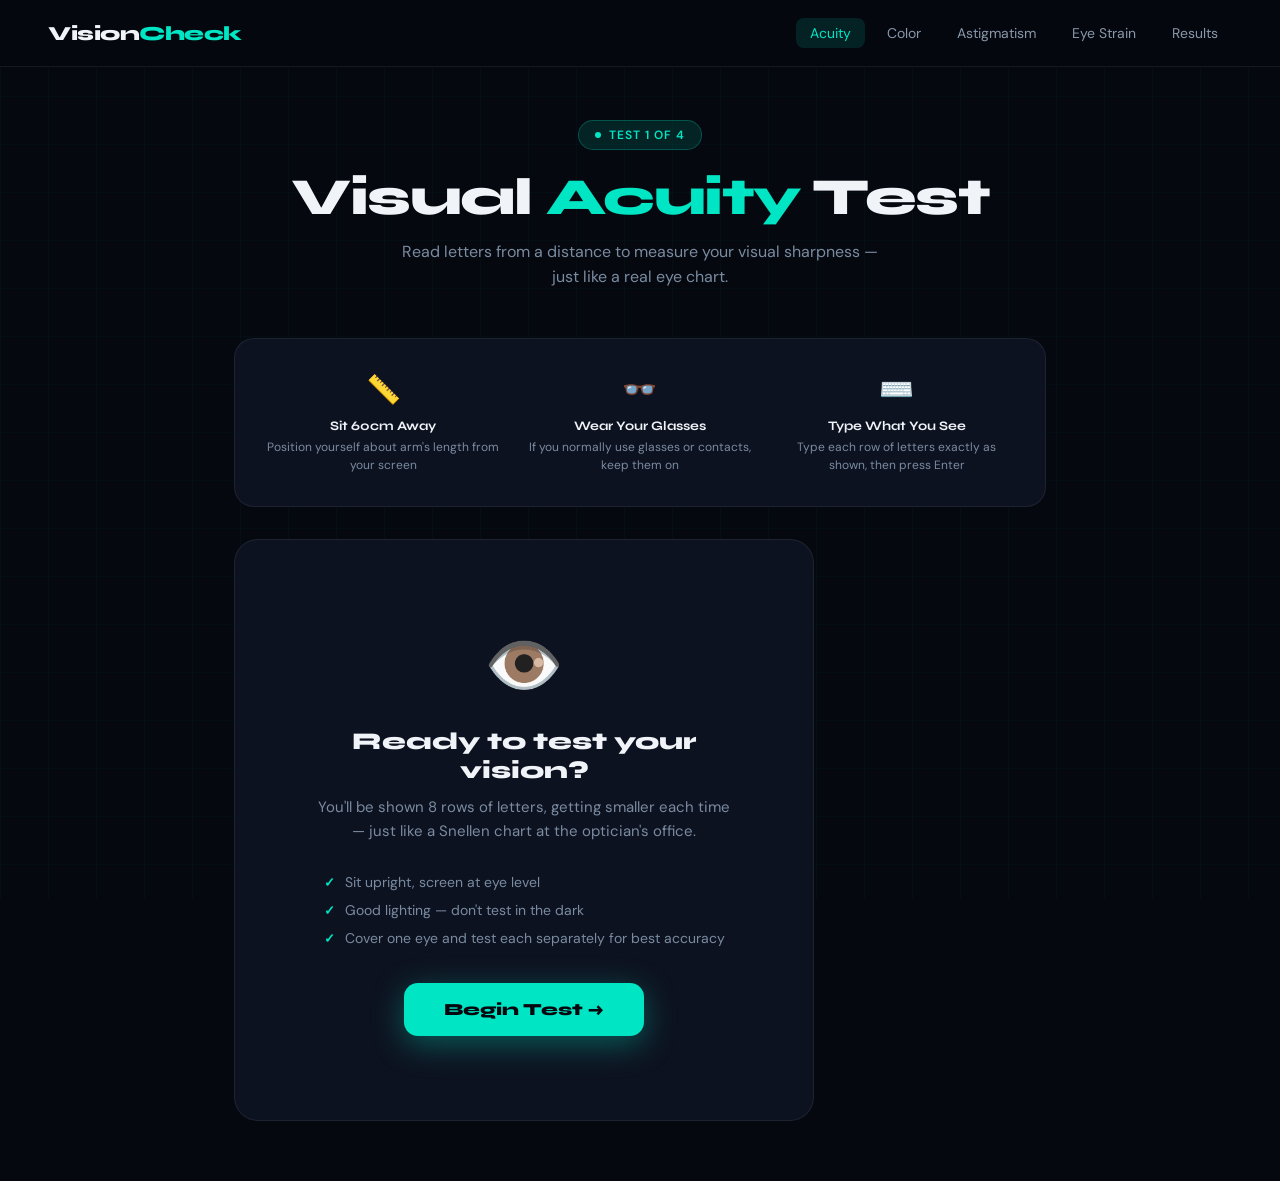
==== commit 6cfddca4: "Update acuity.html" ====
--- a/acuity.html
+++ b/acuity.html
@@ -1,4 +1,4 @@
-<!DOCTYPE html>
+    <!DOCTYPE html>
 <html lang="en">
 <head>
   <meta charset="UTF-8" />
@@ -564,16 +564,16 @@
 <body>
 
   <!-- NAV -->
-  <nav>
-    <a href="index.html" class="logo">Vision<span>Check</span></a>
-    <ul>
-      <li><a href="acuity.html">Acuity</a></li>
-      <li><a href="color.html">Color</a></li>
-      <li><a href="astigmatism.html">Astigmatism</a></li>
-      <li><a href="quiz.html">Eye Strain</a></li>
-    </ul>
-    <a href="results.html" class="nav-btn">View Results</a>
-  </nav>
+ <nav>
+  <a href="index.html" class="logo">Vision<span>Check</span></a>
+  <div class="nav-links">
+    <a href="acuity.html" class="active">Acuity</a>
+    <a href="color.html">Color</a>
+    <a href="astigmatism.html">Astigmatism</a>
+    <a href="quiz.html">Eye Strain</a>
+    <a href="results.html">Results</a>
+  </div>
+</nav>
 
   <main>
     <!-- PAGE HEADER -->
